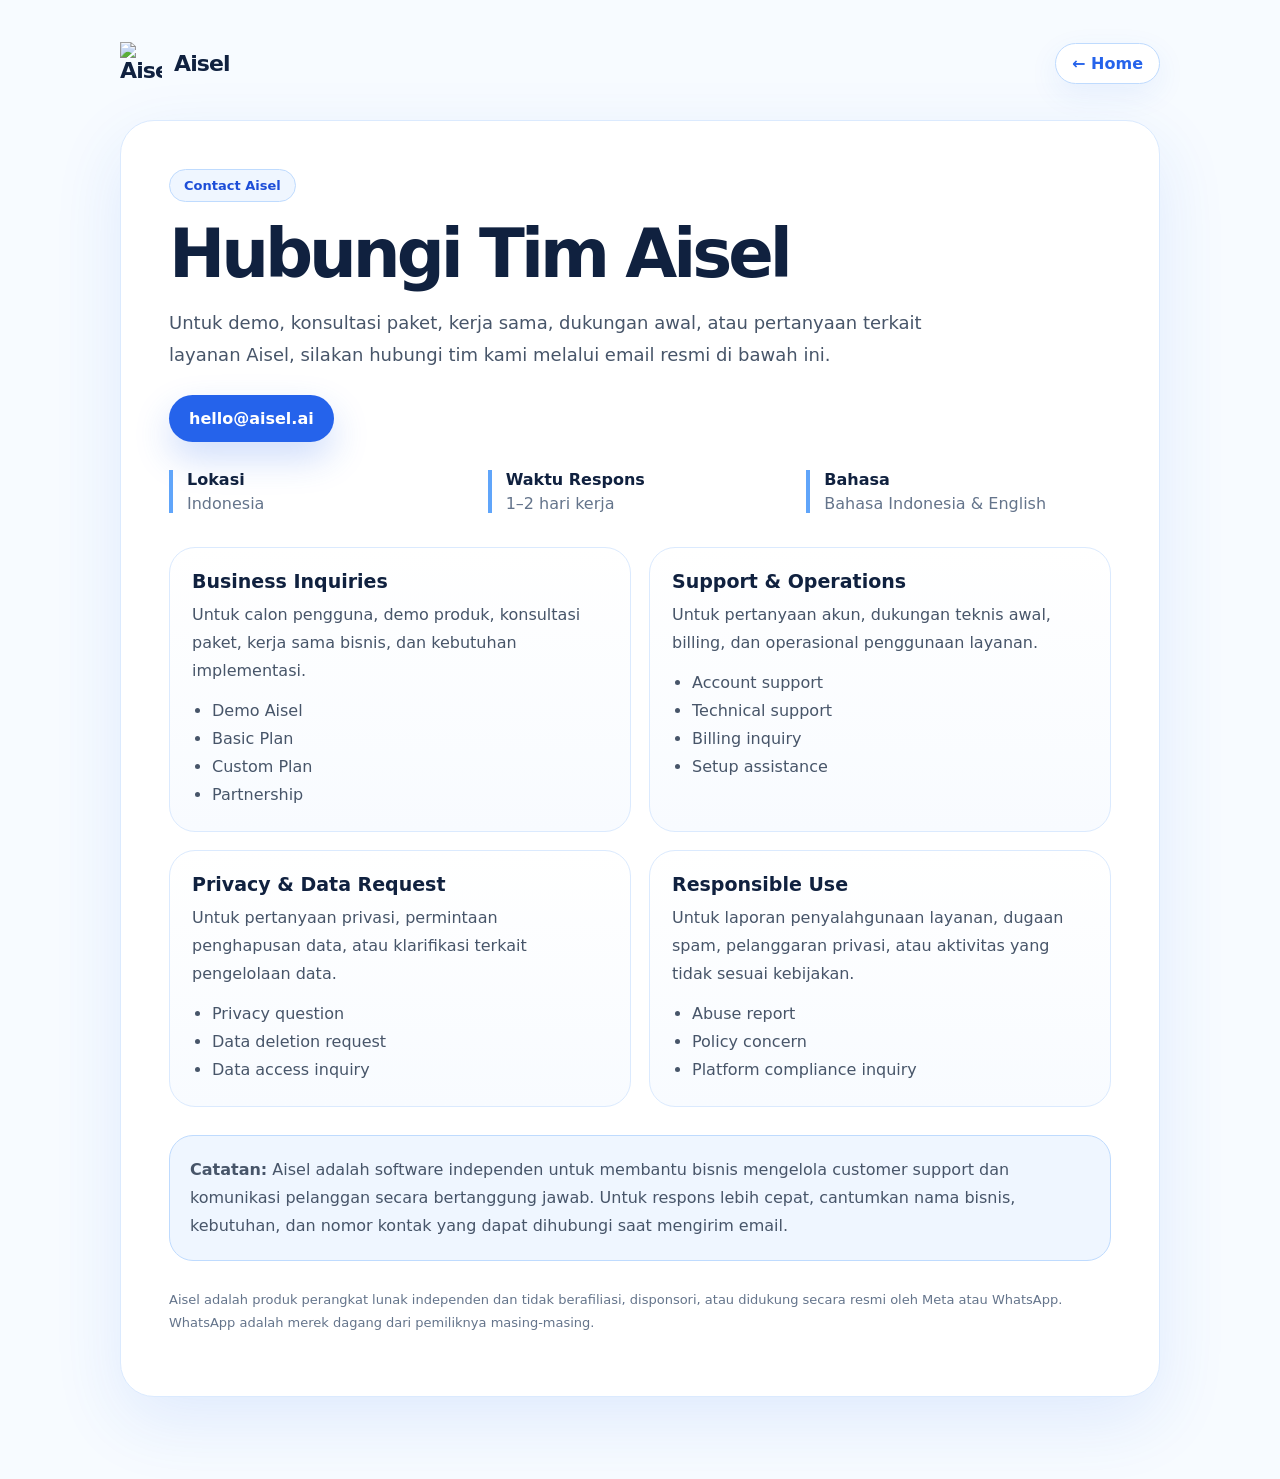
==== contact.html @ 8a1a9fed "Add improved Contact page" ====
<!doctype html>
<html lang="id">
<head>
  <meta charset="UTF-8" />
  <meta name="viewport" content="width=device-width, initial-scale=1.0" />
  <meta name="description" content="Hubungi tim Aisel untuk demo, konsultasi paket, dukungan awal, dan kerja sama bisnis." />
  <meta name="theme-color" content="#2563eb" />
  <link rel="icon" type="image/png" href="https://panel.aisel.ai/aisel/icon-only.png" />
  <title>Contact — Aisel</title>
  <style>
    :root{color-scheme:light}*{box-sizing:border-box}body{margin:0;background:#f7fbff;color:#10213f;font-family:Inter,ui-sans-serif,system-ui,-apple-system,BlinkMacSystemFont,"Segoe UI",sans-serif}a{color:inherit}.page{min-height:100vh;padding:32px 20px 72px}.wrap{max-width:1040px;margin:0 auto}.nav{display:flex;align-items:center;justify-content:space-between;gap:16px;margin-bottom:36px}.brand{display:flex;align-items:center;gap:12px;text-decoration:none;font-weight:900;font-size:22px;letter-spacing:-.04em}.brand img{width:42px;height:42px;object-fit:contain}.back{display:inline-flex;align-items:center;border:1px solid #bfdbfe;border-radius:999px;background:#fff;color:#2563eb;text-decoration:none;font-weight:800;padding:10px 16px;box-shadow:0 10px 30px rgba(37,99,235,.08)}.card{border:1px solid #dbeafe;border-radius:34px;background:#fff;padding:28px;box-shadow:0 24px 70px rgba(37,99,235,.11)}.badge{display:inline-flex;align-items:center;width:max-content;border:1px solid #bfdbfe;border-radius:999px;background:#eff6ff;color:#1d4ed8;font-size:13px;font-weight:900;padding:8px 14px}.hero h1{margin:18px 0 0;font-size:clamp(2.2rem,6vw,4.2rem);line-height:1.02;letter-spacing:-.06em}.intro{max-width:760px;margin:18px 0 0;color:#475569;font-size:18px;line-height:1.8}.email{display:inline-flex;margin-top:24px;align-items:center;justify-content:center;border-radius:999px;background:#2563eb;color:#fff;text-decoration:none;font-weight:900;padding:14px 20px;box-shadow:0 16px 36px rgba(37,99,235,.22)}.meta{display:grid;gap:14px;margin-top:28px}.meta div{border-left:4px solid #60a5fa;padding-left:14px}.meta strong{display:block;margin-bottom:5px}.meta span{color:#64748b}.grid{display:grid;gap:18px;margin-top:34px}.box{border:1px solid #dbeafe;border-radius:26px;background:linear-gradient(180deg,#fff 0%,#f8fbff 100%);padding:22px}.box h2{margin:0 0 9px;font-size:19px}.box p,.note{margin:0;color:#475569;line-height:1.75}.box ul{margin:12px 0 0 20px;padding:0;color:#475569;line-height:1.75}.note{margin-top:28px;border:1px solid #bfdbfe;border-radius:24px;background:#eff6ff;padding:20px}.footer{margin-top:28px;color:#64748b;font-size:13px;line-height:1.75}@media(min-width:768px){.page{padding:42px 28px 82px}.card{padding:48px}.grid{grid-template-columns:repeat(2,minmax(0,1fr))}.meta{grid-template-columns:repeat(3,minmax(0,1fr))}}
  </style>
</head>
<body>
  <main class="page">
    <div class="wrap">
      <nav class="nav">
        <a class="brand" href="/"><img src="https://panel.aisel.ai/aisel/icon-only.png" alt="Aisel icon" /><span>Aisel</span></a>
        <a class="back" href="/">← Home</a>
      </nav>
      <article class="card">
        <section class="hero">
          <span class="badge">Contact Aisel</span>
          <h1>Hubungi Tim Aisel</h1>
          <p class="intro">Untuk demo, konsultasi paket, kerja sama, dukungan awal, atau pertanyaan terkait layanan Aisel, silakan hubungi tim kami melalui email resmi di bawah ini.</p>
          <a class="email" href="mailto:hello@aisel.ai">hello@aisel.ai</a>
        </section>
        <section class="meta">
          <div><strong>Lokasi</strong><span>Indonesia</span></div>
          <div><strong>Waktu Respons</strong><span>1–2 hari kerja</span></div>
          <div><strong>Bahasa</strong><span>Bahasa Indonesia & English</span></div>
        </section>
        <section class="grid">
          <div class="box"><h2>Business Inquiries</h2><p>Untuk calon pengguna, demo produk, konsultasi paket, kerja sama bisnis, dan kebutuhan implementasi.</p><ul><li>Demo Aisel</li><li>Basic Plan</li><li>Custom Plan</li><li>Partnership</li></ul></div>
          <div class="box"><h2>Support & Operations</h2><p>Untuk pertanyaan akun, dukungan teknis awal, billing, dan operasional penggunaan layanan.</p><ul><li>Account support</li><li>Technical support</li><li>Billing inquiry</li><li>Setup assistance</li></ul></div>
          <div class="box"><h2>Privacy & Data Request</h2><p>Untuk pertanyaan privasi, permintaan penghapusan data, atau klarifikasi terkait pengelolaan data.</p><ul><li>Privacy question</li><li>Data deletion request</li><li>Data access inquiry</li></ul></div>
          <div class="box"><h2>Responsible Use</h2><p>Untuk laporan penyalahgunaan layanan, dugaan spam, pelanggaran privasi, atau aktivitas yang tidak sesuai kebijakan.</p><ul><li>Abuse report</li><li>Policy concern</li><li>Platform compliance inquiry</li></ul></div>
        </section>
        <p class="note"><strong>Catatan:</strong> Aisel adalah software independen untuk membantu bisnis mengelola customer support dan komunikasi pelanggan secara bertanggung jawab. Untuk respons lebih cepat, cantumkan nama bisnis, kebutuhan, dan nomor kontak yang dapat dihubungi saat mengirim email.</p>
        <p class="footer">Aisel adalah produk perangkat lunak independen dan tidak berafiliasi, disponsori, atau didukung secara resmi oleh Meta atau WhatsApp. WhatsApp adalah merek dagang dari pemiliknya masing-masing.</p>
      </article>
    </div>
  </main>
</body>
</html>
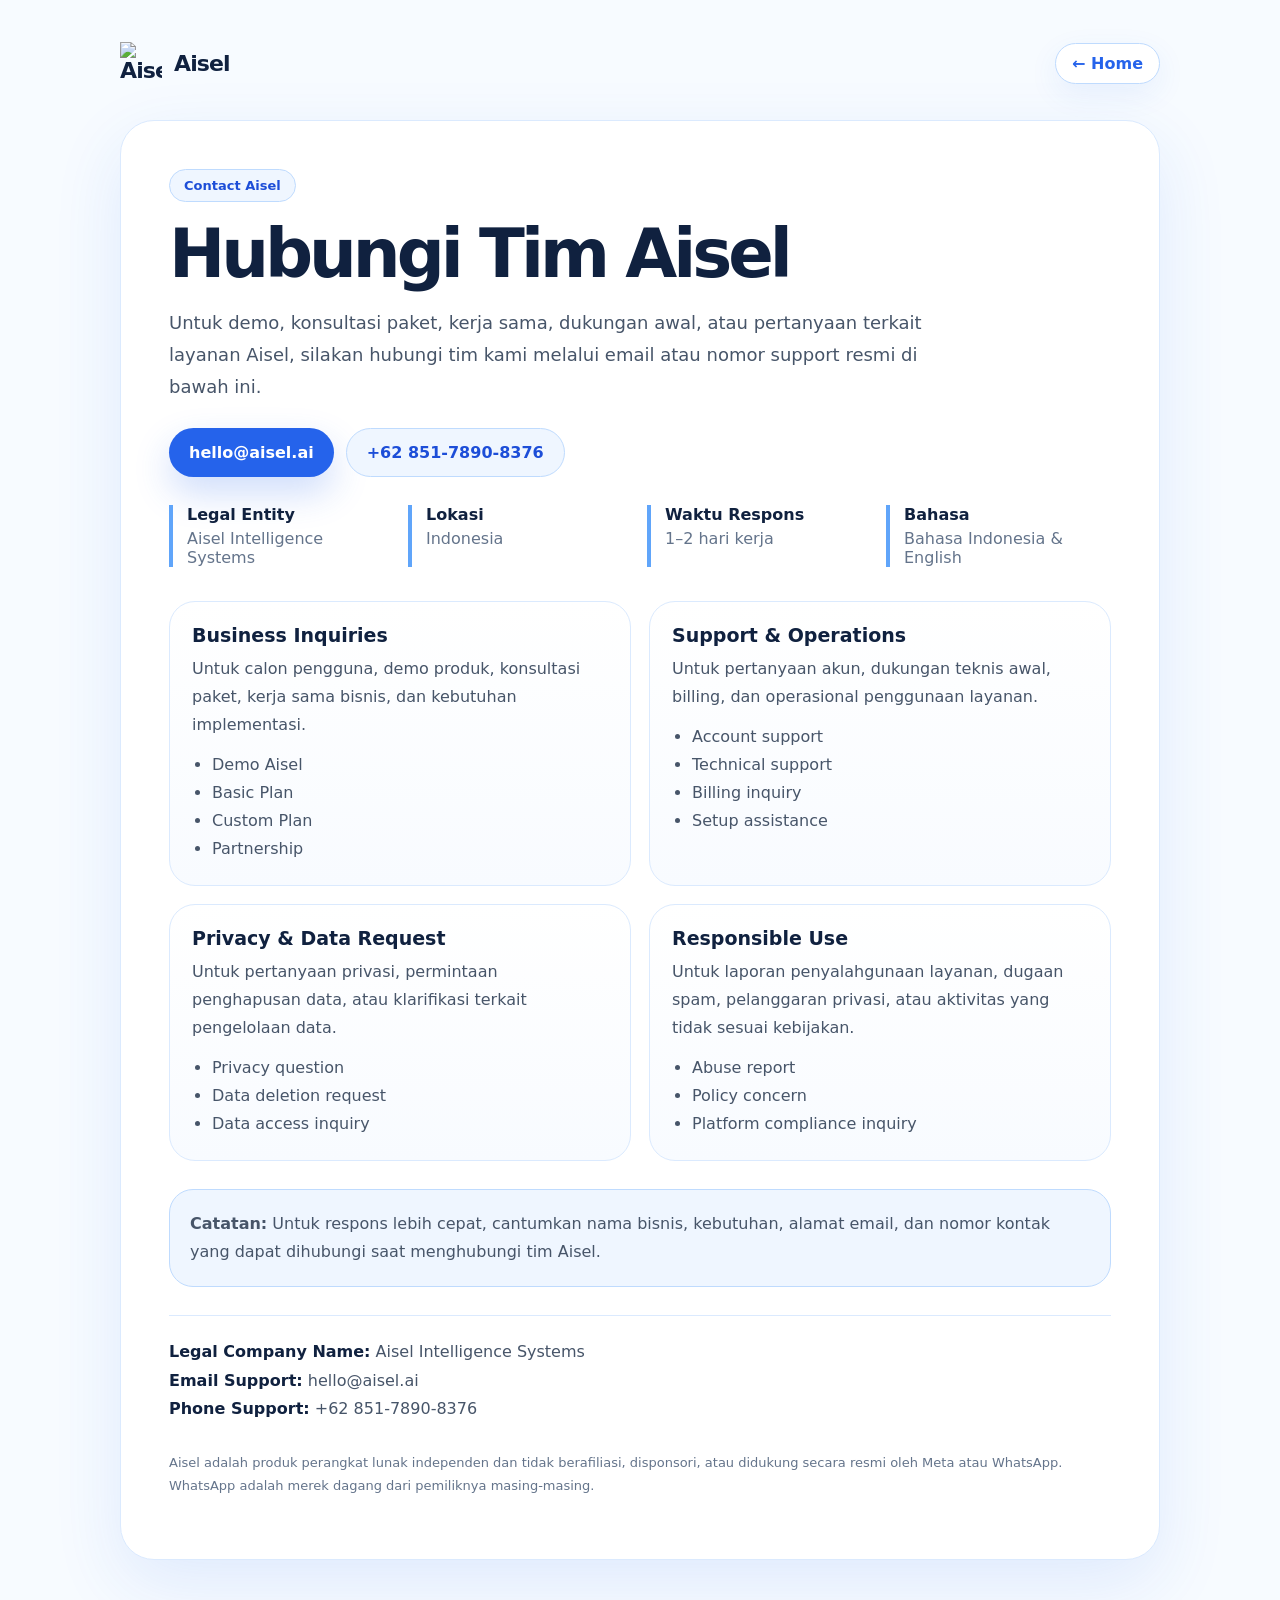
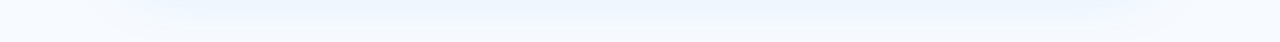
==== commit d6c970b9: "Add legal company name and phone support to Contact page" ====
--- a/contact.html
+++ b/contact.html
@@ -5,10 +5,11 @@
   <meta name="viewport" content="width=device-width, initial-scale=1.0" />
   <meta name="description" content="Hubungi tim Aisel untuk demo, konsultasi paket, dukungan awal, dan kerja sama bisnis." />
   <meta name="theme-color" content="#2563eb" />
+  <link rel="canonical" href="https://aisel.ai/contact.html" />
   <link rel="icon" type="image/png" href="https://panel.aisel.ai/aisel/icon-only.png" />
   <title>Contact — Aisel</title>
   <style>
-    :root{color-scheme:light}*{box-sizing:border-box}body{margin:0;background:#f7fbff;color:#10213f;font-family:Inter,ui-sans-serif,system-ui,-apple-system,BlinkMacSystemFont,"Segoe UI",sans-serif}a{color:inherit}.page{min-height:100vh;padding:32px 20px 72px}.wrap{max-width:1040px;margin:0 auto}.nav{display:flex;align-items:center;justify-content:space-between;gap:16px;margin-bottom:36px}.brand{display:flex;align-items:center;gap:12px;text-decoration:none;font-weight:900;font-size:22px;letter-spacing:-.04em}.brand img{width:42px;height:42px;object-fit:contain}.back{display:inline-flex;align-items:center;border:1px solid #bfdbfe;border-radius:999px;background:#fff;color:#2563eb;text-decoration:none;font-weight:800;padding:10px 16px;box-shadow:0 10px 30px rgba(37,99,235,.08)}.card{border:1px solid #dbeafe;border-radius:34px;background:#fff;padding:28px;box-shadow:0 24px 70px rgba(37,99,235,.11)}.badge{display:inline-flex;align-items:center;width:max-content;border:1px solid #bfdbfe;border-radius:999px;background:#eff6ff;color:#1d4ed8;font-size:13px;font-weight:900;padding:8px 14px}.hero h1{margin:18px 0 0;font-size:clamp(2.2rem,6vw,4.2rem);line-height:1.02;letter-spacing:-.06em}.intro{max-width:760px;margin:18px 0 0;color:#475569;font-size:18px;line-height:1.8}.email{display:inline-flex;margin-top:24px;align-items:center;justify-content:center;border-radius:999px;background:#2563eb;color:#fff;text-decoration:none;font-weight:900;padding:14px 20px;box-shadow:0 16px 36px rgba(37,99,235,.22)}.meta{display:grid;gap:14px;margin-top:28px}.meta div{border-left:4px solid #60a5fa;padding-left:14px}.meta strong{display:block;margin-bottom:5px}.meta span{color:#64748b}.grid{display:grid;gap:18px;margin-top:34px}.box{border:1px solid #dbeafe;border-radius:26px;background:linear-gradient(180deg,#fff 0%,#f8fbff 100%);padding:22px}.box h2{margin:0 0 9px;font-size:19px}.box p,.note{margin:0;color:#475569;line-height:1.75}.box ul{margin:12px 0 0 20px;padding:0;color:#475569;line-height:1.75}.note{margin-top:28px;border:1px solid #bfdbfe;border-radius:24px;background:#eff6ff;padding:20px}.footer{margin-top:28px;color:#64748b;font-size:13px;line-height:1.75}@media(min-width:768px){.page{padding:42px 28px 82px}.card{padding:48px}.grid{grid-template-columns:repeat(2,minmax(0,1fr))}.meta{grid-template-columns:repeat(3,minmax(0,1fr))}}
+    :root{color-scheme:light}*{box-sizing:border-box}body{margin:0;background:#f7fbff;color:#10213f;font-family:Inter,ui-sans-serif,system-ui,-apple-system,BlinkMacSystemFont,"Segoe UI",sans-serif}a{color:inherit}.page{min-height:100vh;padding:32px 20px 72px}.wrap{max-width:1040px;margin:0 auto}.nav{display:flex;align-items:center;justify-content:space-between;gap:16px;margin-bottom:36px}.brand{display:flex;align-items:center;gap:12px;text-decoration:none;font-weight:900;font-size:22px;letter-spacing:-.04em}.brand img{width:42px;height:42px;object-fit:contain}.back{display:inline-flex;align-items:center;border:1px solid #bfdbfe;border-radius:999px;background:#fff;color:#2563eb;text-decoration:none;font-weight:800;padding:10px 16px;box-shadow:0 10px 30px rgba(37,99,235,.08)}.card{border:1px solid #dbeafe;border-radius:34px;background:#fff;padding:28px;box-shadow:0 24px 70px rgba(37,99,235,.11)}.badge{display:inline-flex;align-items:center;width:max-content;border:1px solid #bfdbfe;border-radius:999px;background:#eff6ff;color:#1d4ed8;font-size:13px;font-weight:900;padding:8px 14px}.hero h1{margin:18px 0 0;font-size:clamp(2.2rem,6vw,4.2rem);line-height:1.02;letter-spacing:-.06em}.intro{max-width:760px;margin:18px 0 0;color:#475569;font-size:18px;line-height:1.8}.actions{display:flex;flex-wrap:wrap;gap:12px;margin-top:24px}.email,.phone{display:inline-flex;align-items:center;justify-content:center;border-radius:999px;text-decoration:none;font-weight:900;padding:14px 20px}.email{background:#2563eb;color:#fff;box-shadow:0 16px 36px rgba(37,99,235,.22)}.phone{background:#eff6ff;color:#1d4ed8;border:1px solid #bfdbfe}.meta{display:grid;gap:14px;margin-top:28px}.meta div{border-left:4px solid #60a5fa;padding-left:14px}.meta strong{display:block;margin-bottom:5px}.meta span{color:#64748b}.grid{display:grid;gap:18px;margin-top:34px}.box{border:1px solid #dbeafe;border-radius:26px;background:linear-gradient(180deg,#fff 0%,#f8fbff 100%);padding:22px}.box h2{margin:0 0 9px;font-size:19px}.box p,.note{margin:0;color:#475569;line-height:1.75}.box ul{margin:12px 0 0 20px;padding:0;color:#475569;line-height:1.75}.note{margin-top:28px;border:1px solid #bfdbfe;border-radius:24px;background:#eff6ff;padding:20px}.footer{margin-top:28px;color:#64748b;font-size:13px;line-height:1.75}.company{margin-top:28px;border-top:1px solid #dbeafe;padding-top:22px;color:#475569;line-height:1.8}.company strong{color:#10213f}@media(min-width:768px){.page{padding:42px 28px 82px}.card{padding:48px}.grid{grid-template-columns:repeat(2,minmax(0,1fr))}.meta{grid-template-columns:repeat(4,minmax(0,1fr))}}
   </style>
 </head>
 <body>
@@ -22,10 +23,14 @@
         <section class="hero">
           <span class="badge">Contact Aisel</span>
           <h1>Hubungi Tim Aisel</h1>
-          <p class="intro">Untuk demo, konsultasi paket, kerja sama, dukungan awal, atau pertanyaan terkait layanan Aisel, silakan hubungi tim kami melalui email resmi di bawah ini.</p>
-          <a class="email" href="mailto:hello@aisel.ai">hello@aisel.ai</a>
+          <p class="intro">Untuk demo, konsultasi paket, kerja sama, dukungan awal, atau pertanyaan terkait layanan Aisel, silakan hubungi tim kami melalui email atau nomor support resmi di bawah ini.</p>
+          <div class="actions">
+            <a class="email" href="mailto:hello@aisel.ai">hello@aisel.ai</a>
+            <a class="phone" href="tel:+6285178908376">+62 851-7890-8376</a>
+          </div>
         </section>
         <section class="meta">
+          <div><strong>Legal Entity</strong><span>Aisel Intelligence Systems</span></div>
           <div><strong>Lokasi</strong><span>Indonesia</span></div>
           <div><strong>Waktu Respons</strong><span>1–2 hari kerja</span></div>
           <div><strong>Bahasa</strong><span>Bahasa Indonesia & English</span></div>
@@ -36,7 +41,8 @@
           <div class="box"><h2>Privacy & Data Request</h2><p>Untuk pertanyaan privasi, permintaan penghapusan data, atau klarifikasi terkait pengelolaan data.</p><ul><li>Privacy question</li><li>Data deletion request</li><li>Data access inquiry</li></ul></div>
           <div class="box"><h2>Responsible Use</h2><p>Untuk laporan penyalahgunaan layanan, dugaan spam, pelanggaran privasi, atau aktivitas yang tidak sesuai kebijakan.</p><ul><li>Abuse report</li><li>Policy concern</li><li>Platform compliance inquiry</li></ul></div>
         </section>
-        <p class="note"><strong>Catatan:</strong> Aisel adalah software independen untuk membantu bisnis mengelola customer support dan komunikasi pelanggan secara bertanggung jawab. Untuk respons lebih cepat, cantumkan nama bisnis, kebutuhan, dan nomor kontak yang dapat dihubungi saat mengirim email.</p>
+        <p class="note"><strong>Catatan:</strong> Untuk respons lebih cepat, cantumkan nama bisnis, kebutuhan, alamat email, dan nomor kontak yang dapat dihubungi saat menghubungi tim Aisel.</p>
+        <div class="company"><strong>Legal Company Name:</strong> Aisel Intelligence Systems<br><strong>Email Support:</strong> hello@aisel.ai<br><strong>Phone Support:</strong> +62 851-7890-8376</div>
         <p class="footer">Aisel adalah produk perangkat lunak independen dan tidak berafiliasi, disponsori, atau didukung secara resmi oleh Meta atau WhatsApp. WhatsApp adalah merek dagang dari pemiliknya masing-masing.</p>
       </article>
     </div>
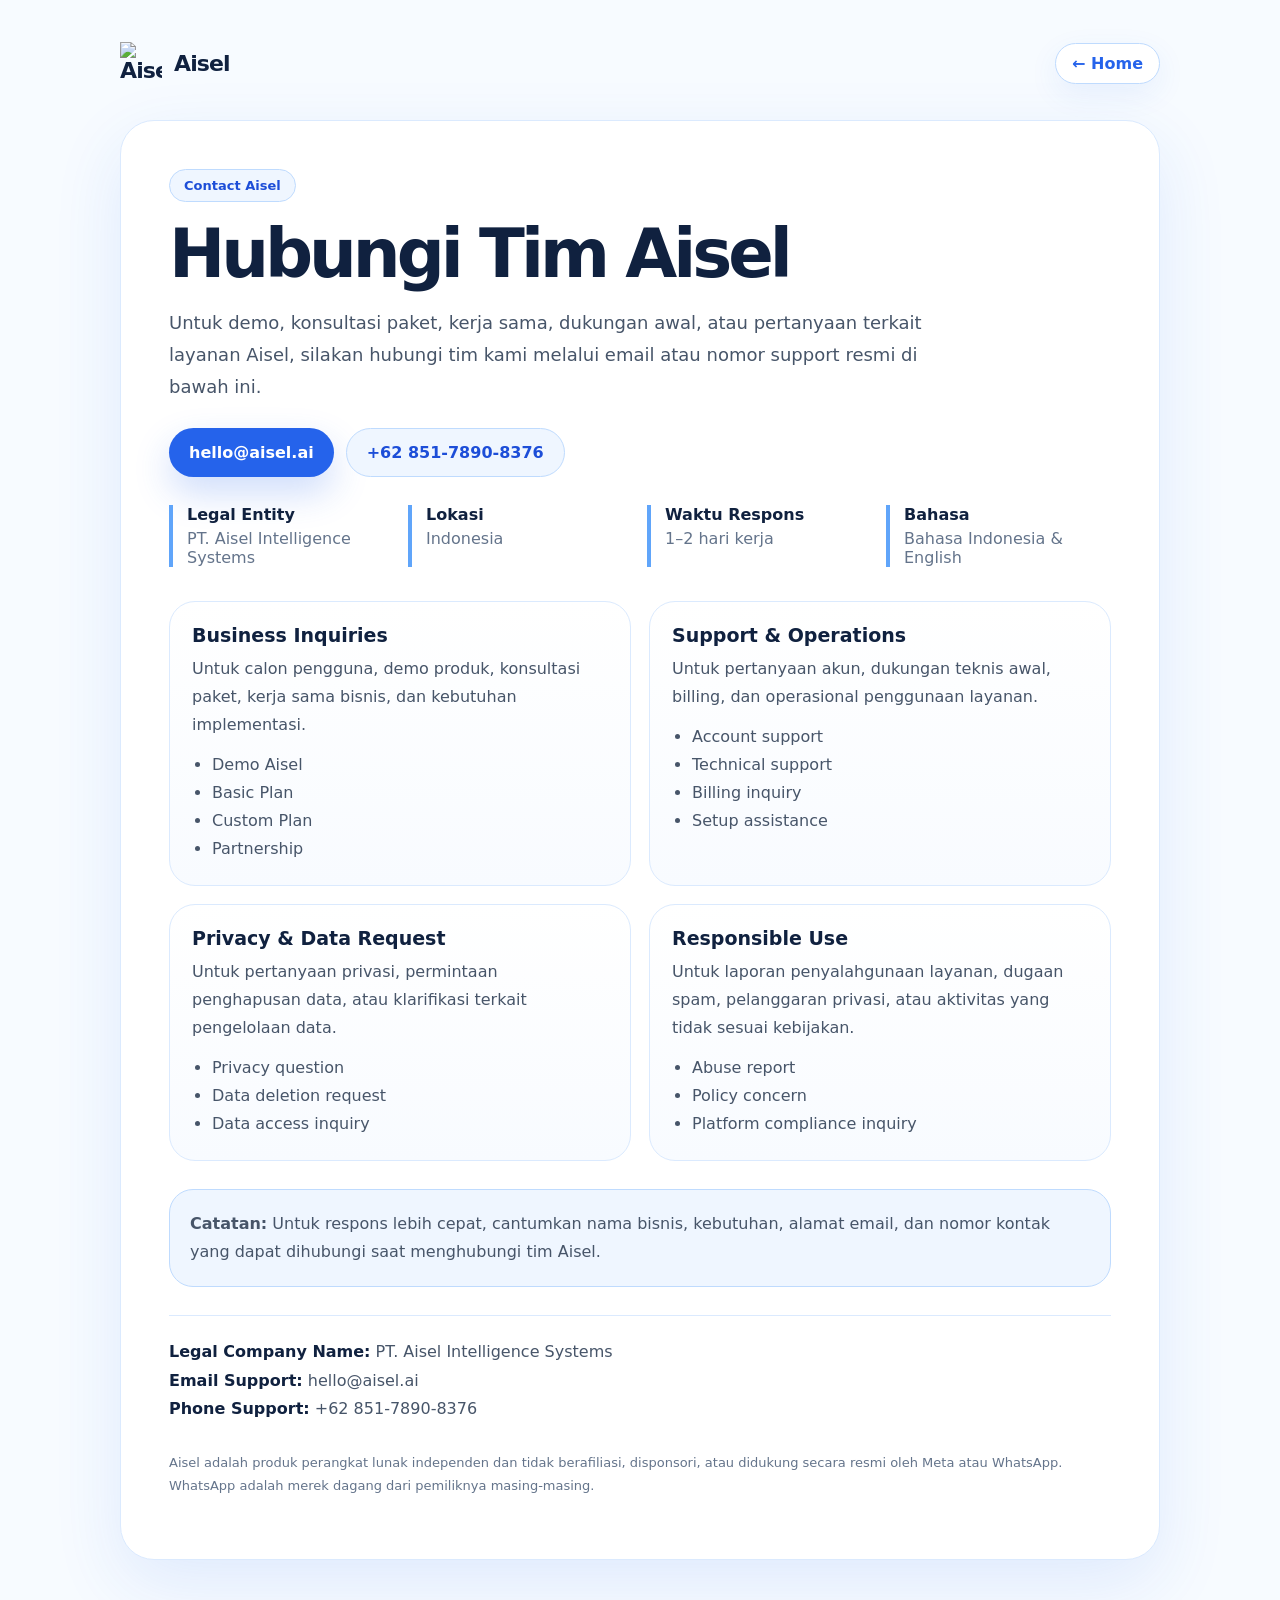
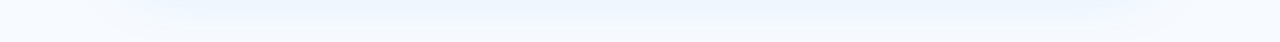
==== commit a8fbe844: "Update legal company name to PT Aisel Intelligence Systems on Contact page" ====
--- a/contact.html
+++ b/contact.html
@@ -30,7 +30,7 @@
           </div>
         </section>
         <section class="meta">
-          <div><strong>Legal Entity</strong><span>Aisel Intelligence Systems</span></div>
+          <div><strong>Legal Entity</strong><span>PT. Aisel Intelligence Systems</span></div>
           <div><strong>Lokasi</strong><span>Indonesia</span></div>
           <div><strong>Waktu Respons</strong><span>1–2 hari kerja</span></div>
           <div><strong>Bahasa</strong><span>Bahasa Indonesia & English</span></div>
@@ -42,7 +42,7 @@
           <div class="box"><h2>Responsible Use</h2><p>Untuk laporan penyalahgunaan layanan, dugaan spam, pelanggaran privasi, atau aktivitas yang tidak sesuai kebijakan.</p><ul><li>Abuse report</li><li>Policy concern</li><li>Platform compliance inquiry</li></ul></div>
         </section>
         <p class="note"><strong>Catatan:</strong> Untuk respons lebih cepat, cantumkan nama bisnis, kebutuhan, alamat email, dan nomor kontak yang dapat dihubungi saat menghubungi tim Aisel.</p>
-        <div class="company"><strong>Legal Company Name:</strong> Aisel Intelligence Systems<br><strong>Email Support:</strong> hello@aisel.ai<br><strong>Phone Support:</strong> +62 851-7890-8376</div>
+        <div class="company"><strong>Legal Company Name:</strong> PT. Aisel Intelligence Systems<br><strong>Email Support:</strong> hello@aisel.ai<br><strong>Phone Support:</strong> +62 851-7890-8376</div>
         <p class="footer">Aisel adalah produk perangkat lunak independen dan tidak berafiliasi, disponsori, atau didukung secara resmi oleh Meta atau WhatsApp. WhatsApp adalah merek dagang dari pemiliknya masing-masing.</p>
       </article>
     </div>
